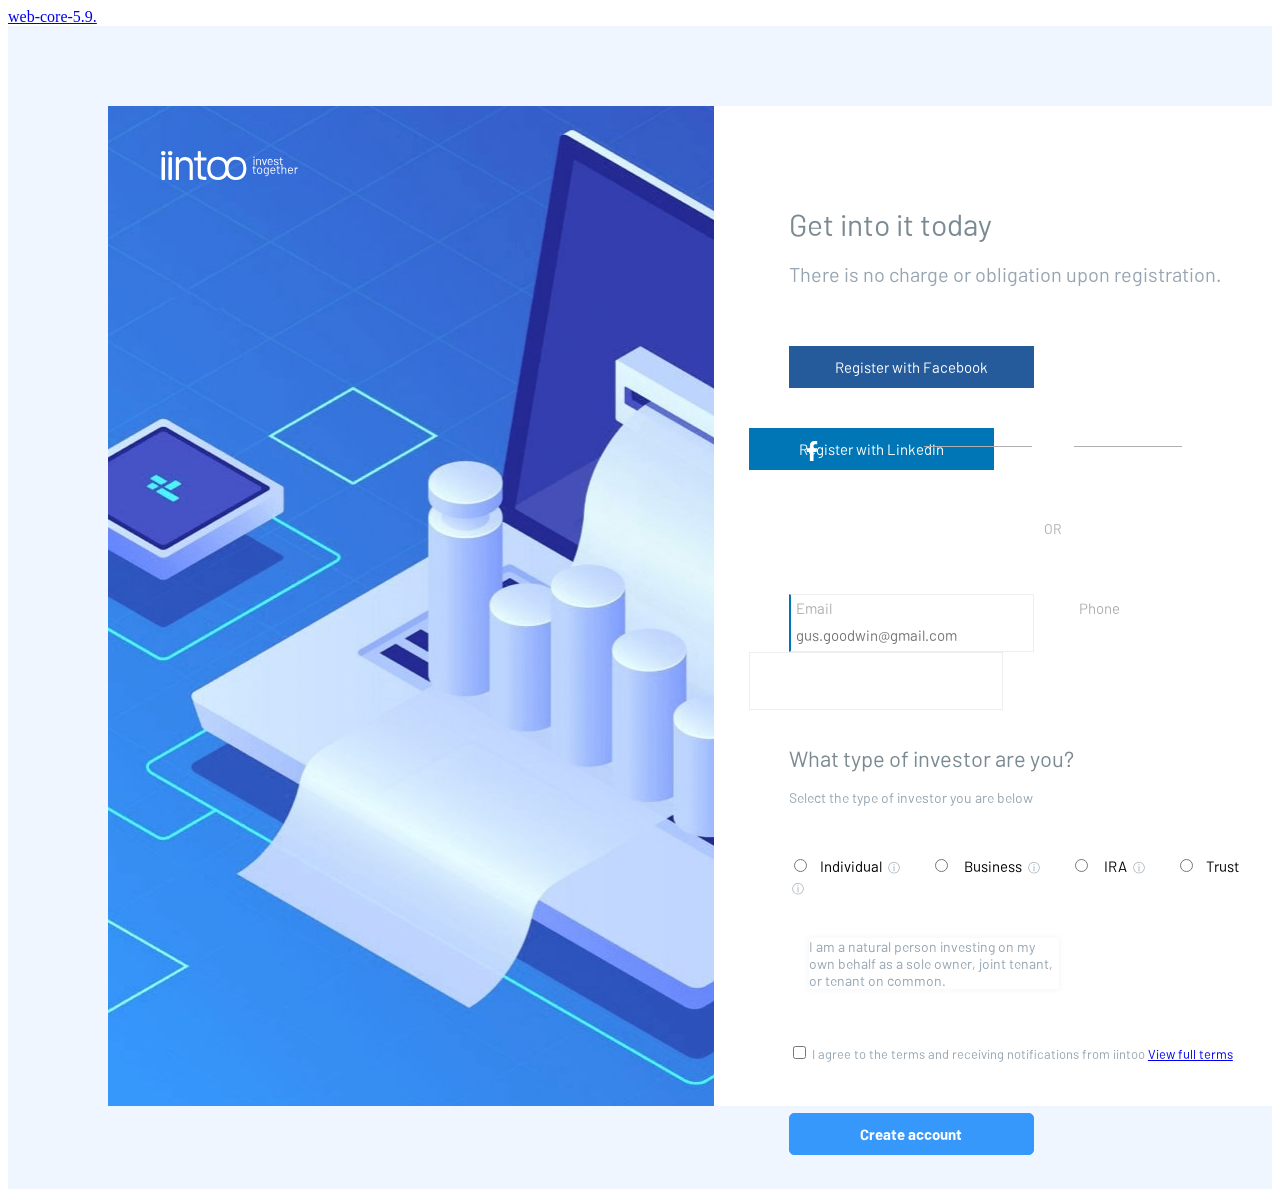
==== index.html @ 4afd17c5 "github" ====
<!DOCTYPE html>
<html lang="en">
<head>
    <meta charset="UTF-8">
    <meta name="viewport" content="width=device-width, initial-scale=1.0">
    <link rel="stylesheet" href="/style.css">
    <a href="http://127.0.0.1:5500/web-core-4.7/index.html">web-core-5.9.</a>
    <title>Homework Landing Page</title>
</head>
<body>
    <main>
        <div class="two-columns"> 
            
            <div class="left-column">
                <img class="main-pic" src="/image/bg.jpg" alt="pc graphics, graphics, notebook">
                <img class="logo" src="/image/logo (2).svg" alt="logo">
            </div>

            <div class="right-column">
                <h1>Get into it today</h1>
                <p>There is no charge or obligation upon registration.</p>

                <div class="registration">
                    <button class="facebook-button">Register with Facebook</button>
                    <button class="linkedin-button">Register with Linkedin</button>
                    <p class="OR">OR</p>
                    <span class="box-left"></span>
                    <span class="box-right"></span>
                </div>

                <div class="input-pic">
                    <img class="facebook-img" src="/image/facebook (1).svg" alt="facebook">
                    <img class="linkedin-img" src="/image/linkedin (1).svg" alt="linkedin">
                </div>

                <form action="https://chat.deepseek.com/" method="get">
                    <div class="enter-form">
                        <label class="email" for="email">Email</label>
                        <input class="email-input" type="email" id="email" name="email" placeholder="gus.goodwin@gmail.com" required>
                        <label class="phone" for="phone">Phone</label>
                        <input class="phone-input" type="tel" name="phone" id="tel" required>
                    </div>   

                    <div class="Main-text">
                        <h2>What type of investor are you?</h2>
                        <p>Select the type of investor you are below</p>
                    </div>

                    <div class="radio-button">
                        <label>
                            <input type="radio" id="Individual" name="options" value="Individual" required>Individual
                            <span class="info-icon">ⓘ</span>
                        </label>
                        <label>
                            <input type="radio" id="Business" name="options" value="Business" required> Business
                            <span class="info-icon">ⓘ</span>
                        </label>
                        <label>
                            <input type="radio" id="IRA" name="options" value="IRA" required> IRA
                            <span class="info-icon">ⓘ</span>
                        </label>
                        <label>
                            <input type="radio" id="Trust" name="options" value="Trust" required>Trust
                            <span class="info-icon">ⓘ</span>
                        </label>
                    </div>

                    <div>
                        <p class="radio-info">I am a natural person investing on my own behalf as a sole owner, joint tenant, or tenant on common.</p>
                    </div>

                    <label class="checkbox">
                        <input type="checkbox" id="checkbox" name="terms-agreed" value="trust" required> 
                        I agree to the terms and receiving notifications from iintoo 
                        <a href="https://medium.com/@TermsFeed/12-ways-to-show-your-terms-to-users-156ad6c8416e">View full terms</a>
                    </label>
                    
                    <div class="form">
                        <button class="Create-Account" type="submit">Create account</button>
                    </div>
                </form>
            </div>
        </div>
</body>
</html>
---- style.css ----
@font-face {
    font-family: "Barlow";
    src: url('fonts/Barlow-Regular.otf') format('opentype');
    font-weight: 400;
    font-style: normal;
}

@font-face {
    font-family: "Barlow";
    src: url('fonts/Barlow-Bold.otf') format('opentype');
    font-weight: 600;
    font-style: normal;
}

main {
    display: flex;
    font-family: "Barlow";
    background-color: #EFF6FF;
}

.two-columns {
    display: flex;
    max-width: 1600px;
    width: 100%;
    margin: 0 auto;
}


.left-column {
    position: relative;
    overflow: hidden;
    margin-bottom: 80px;
}

.right-column {
    width: 680px;
    height: 1000px;
    margin-top: 80px;
    margin-bottom: 80px;
    background-color: #ffffff;
}

.main-pic {
    margin-top: 80px;
    margin-left: 100px;
    width: 760px;
    height: 1000px;
}

.logo {
    position: absolute;
    width: 137px;
    top: 125px;
    left: 153px;
    height: auto;
}

.facebook-img {
    display: inline-block;
    position: relative;
    width: 20px;
    height: auto;
    bottom: 110px;
    margin-left: 88px;
}

.linkedin-img {
    display: inline-block;
    position: relative;
    width: 20px;
    height: auto;
    bottom: 110px;
    margin-left: 265px;
}

h1 {
    margin-top: 100px;
    margin-left: 75px;
    font-size: 30px;
    letter-spacing: -1.5;
    font-weight: normal;
    color: #7B8A92;
}

p {
    margin-left: 75px;
    font-size: 20px;
    font-style: normal;
    color: #96A5B1;
}

.facebook-button {
    width: 245px;
    height: 42px;
    margin-top: 40px;
    margin-left: 75px;
    border: none;
    border-radius: 0px;    
    cursor: pointer;
    transition: 0.3s;
    font-family: "Barlow";
    font-size: 15px;
    font-style: normal;
    color: #ffffff;
    background-color: #255b9b;
}

.linkedin-button {
    width: 245px;
    height: 42px;
    margin-top: 40px;
    margin-left: 35px;
    border: none;
    border-radius: 0px;     
    cursor: pointer;
    transition: 0.3s;
    font-family: "Barlow";
    font-size: 15px;
    font-style: normal;
    color: #ffffff;
    background-color: #0076b6;
}

.OR {
    margin-top: 50px;
    margin-left: 330px;
    font-size: 14px;
    color: #AFAFAF;
}

.registration {
    position: relative;
}

.box-left {
    position: absolute;
    width: 108px;
    height: 1px;
    top: 140px;
    margin-left: 210px;
    background-color: #AFAFAF;
}
.box-right {
    position: absolute;
    width: 108px;
    height: 1px;
    top: 140px;
    margin-left: 360px;
    background-color: #AFAFAF;
}

.enter-form {
    position: relative;

}

.email-input {
    position: relative;
    width: 235px;
    height: 30px;
    top: 20px;
    margin-left: 75px;
    padding-top: 25px;
    padding-left: 5px;
    border: 1px solid #EEEEEE;
    border-left: 2px solid #0076b6;
    background-color: transparent;
    font-family: "Barlow";
    font-size: 15px;
    font-style: normal;
}

.email {
    position: absolute;
    margin-top: 25px;
    margin-left: 82px;
    font-family: "Barlow";
    font-size: 15px;
    font-style: normal;
    color: #AFAFAF;
}

.phone-input {
   position: relative;
    width: 245px;
    height: 30px;
    top: 20px;
    margin-left: 35px;
    padding-top: 25px;
    padding-left: 5px;
    border: 1px solid #EEEEEE;
    background-color: transparent;
    font-family: "Barlow";
    font-size: 15px;
    font-style: normal;
}

.phone {
    position: absolute;
    margin-top: 25px;
    margin-left: 45px;
    font-family: "Barlow";
    font-size: 15px;
    font-style: normal;
    color: #AFAFAF;
}

.Main-text h2 {
    position: relative;
    margin-top: 55px;
    margin-left: 75px;
    font-size: 22px;
    font-weight: normal;
    color: #7B8A92;
}

.Main-text p {
    position: relative;
    font-size: 14px;
    font-style: normal;
    color: #96A5B1;
}

.radio-button {
    position: relative;
    margin-top: 50px;
    margin-left: 75px;
}

.radio-button label {
    cursor: pointer;
    margin-right: 30px;
    font-family: "Barlow";
    font-style: normal;
    font-size: 15px;
}

.radio-button input[type="radio"] {
    margin-right: 13px;
}

.radio-button span {
    position: relative;
    left: 3px;
    font-size: 12px;
    color: #96A5B1;
}

.radio-info {
    position: relative;
    width: 250px;
    margin-top: 40px;
    margin-left: 95px;
    border-radius: 1px;
    box-shadow: 0px 0px 5px 1px rgba(209, 209, 209, 0.2);
    font-size: 14px;
    font-style: normal;
    color: #96A5B1;
}

.checkbox {
    position: absolute;
    margin-top: 40px;
    margin-left: 75px;
    font-family: "Barlow";
    font-size: 13px;
    font-style: normal;
    color: #96A5B1;
}

.Create-Account {
    position: relative;
    width: 245px;
    height: 42px;
    margin-top: 110px;
    margin-left: 75px;
    border-radius: 5px;
    border: 1px solid #3698FB;
    background-color: #3698FB;
    font-family: "Barlow";
    font-weight: 600;
    font-size: 15px;
    color: #ffffff;
}
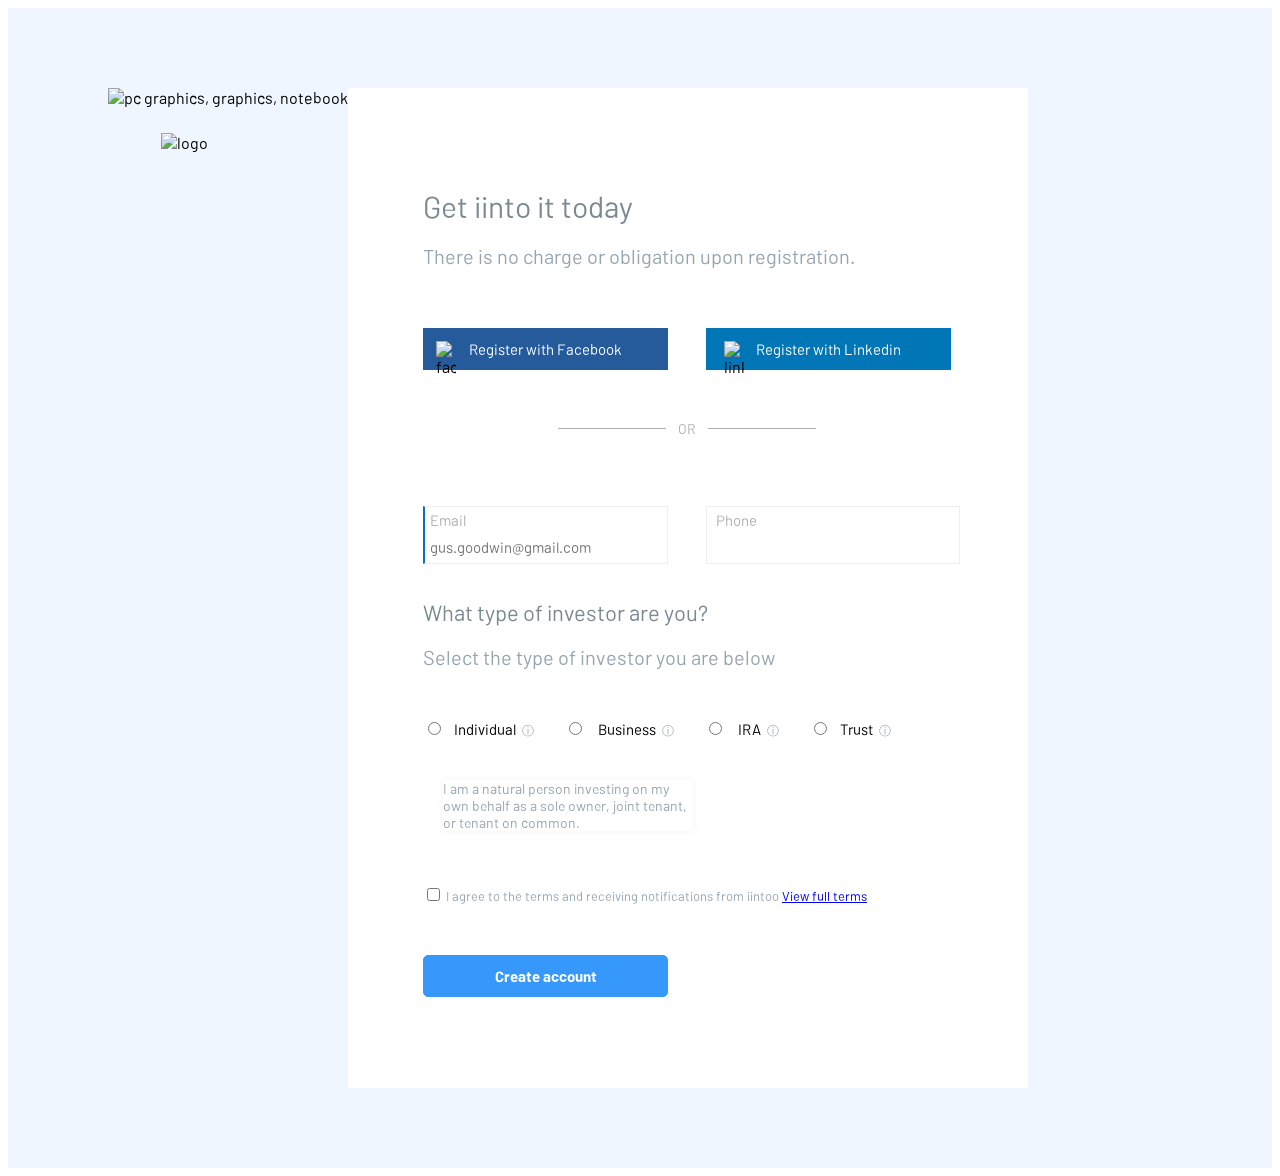
==== commit c326c2e5: "changes" ====
--- a/index.html
+++ b/index.html
@@ -3,8 +3,7 @@
 <head>
     <meta charset="UTF-8">
     <meta name="viewport" content="width=device-width, initial-scale=1.0">
-    <link rel="stylesheet" href="/style.css">
-    <a href="http://127.0.0.1:5500/web-core-4.7/index.html">web-core-5.9.</a>
+    <link rel="stylesheet" href="style.css">
     <title>Homework Landing Page</title>
 </head>
 <body>
@@ -12,25 +11,25 @@
         <div class="two-columns"> 
             
             <div class="left-column">
-                <img class="main-pic" src="/image/bg.jpg" alt="pc graphics, graphics, notebook">
-                <img class="logo" src="/image/logo (2).svg" alt="logo">
+                <img class="main-pic" src="img_logo/bg.jpg" alt="pc graphics, graphics, notebook">
+                <img class="logo" src="img_logo/logo (2).svg" alt="logo">
             </div>
 
             <div class="right-column">
-                <h1>Get into it today</h1>
+                <h1>Get iinto it today</h1>
                 <p>There is no charge or obligation upon registration.</p>
 
                 <div class="registration">
                     <button class="facebook-button">Register with Facebook</button>
                     <button class="linkedin-button">Register with Linkedin</button>
-                    <p class="OR">OR</p>
+                    <p class="or">OR</p>
                     <span class="box-left"></span>
                     <span class="box-right"></span>
                 </div>
 
                 <div class="input-pic">
-                    <img class="facebook-img" src="/image/facebook (1).svg" alt="facebook">
-                    <img class="linkedin-img" src="/image/linkedin (1).svg" alt="linkedin">
+                    <img class="facebook-img" src="icons/facebook (1).svg" alt="facebook">
+                    <img class="linkedin-img" src="icons/linkedin (1).svg" alt="linkedin">
                 </div>
 
                 <form action="https://chat.deepseek.com/" method="get">
@@ -41,7 +40,7 @@
                         <input class="phone-input" type="tel" name="phone" id="tel" required>
                     </div>   
 
-                    <div class="Main-text">
+                    <div class="main-text">
                         <h2>What type of investor are you?</h2>
                         <p>Select the type of investor you are below</p>
                     </div>
@@ -75,8 +74,8 @@
                         <a href="https://medium.com/@TermsFeed/12-ways-to-show-your-terms-to-users-156ad6c8416e">View full terms</a>
                     </label>
                     
-                    <div class="form">
-                        <button class="Create-Account" type="submit">Create account</button>
+                    <div class="create-account-button">
+                        <button class="create-account" type="submit">Create account</button>
                     </div>
                 </form>
             </div>
--- a/style.css
+++ b/style.css
@@ -122,7 +122,7 @@
     background-color: #0076b6;
 }
 
-.OR {
+.or {
     margin-top: 50px;
     margin-left: 330px;
     font-size: 14px;
@@ -206,7 +206,7 @@
     color: #AFAFAF;
 }
 
-.Main-text h2 {
+h2 {
     position: relative;
     margin-top: 55px;
     margin-left: 75px;
@@ -269,7 +269,7 @@
     color: #96A5B1;
 }
 
-.Create-Account {
+.create-account {
     position: relative;
     width: 245px;
     height: 42px;
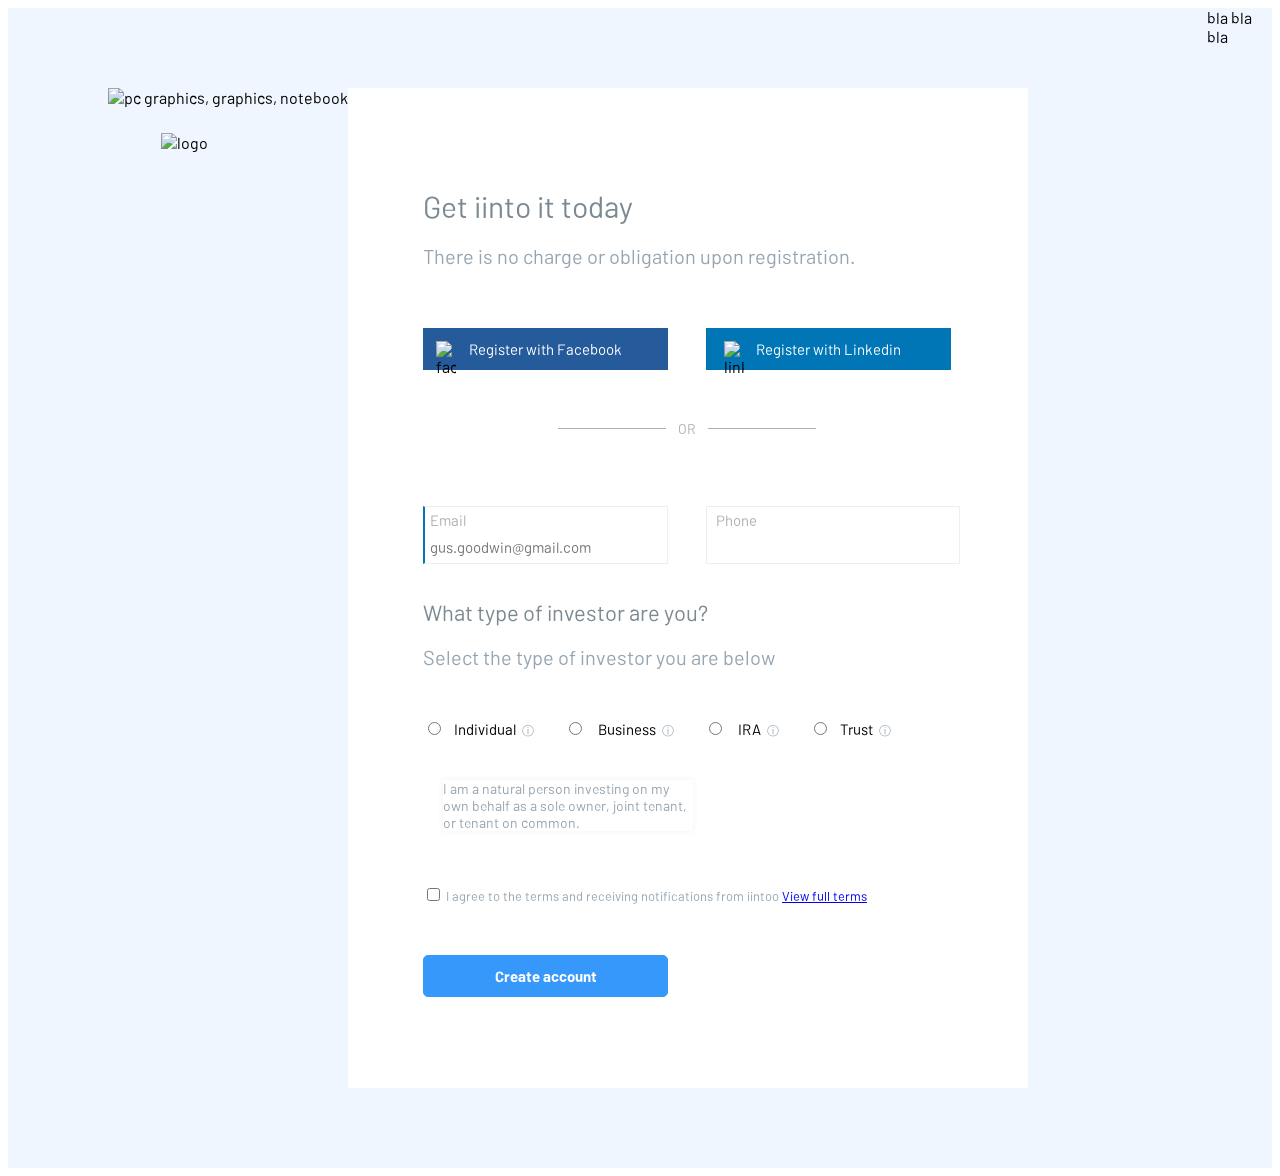
==== commit a0d29627: "test" ====
--- a/index.html
+++ b/index.html
@@ -80,5 +80,7 @@
                 </form>
             </div>
         </div>
+
+        <div>bla bla bla</div>
 </body>
 </html>
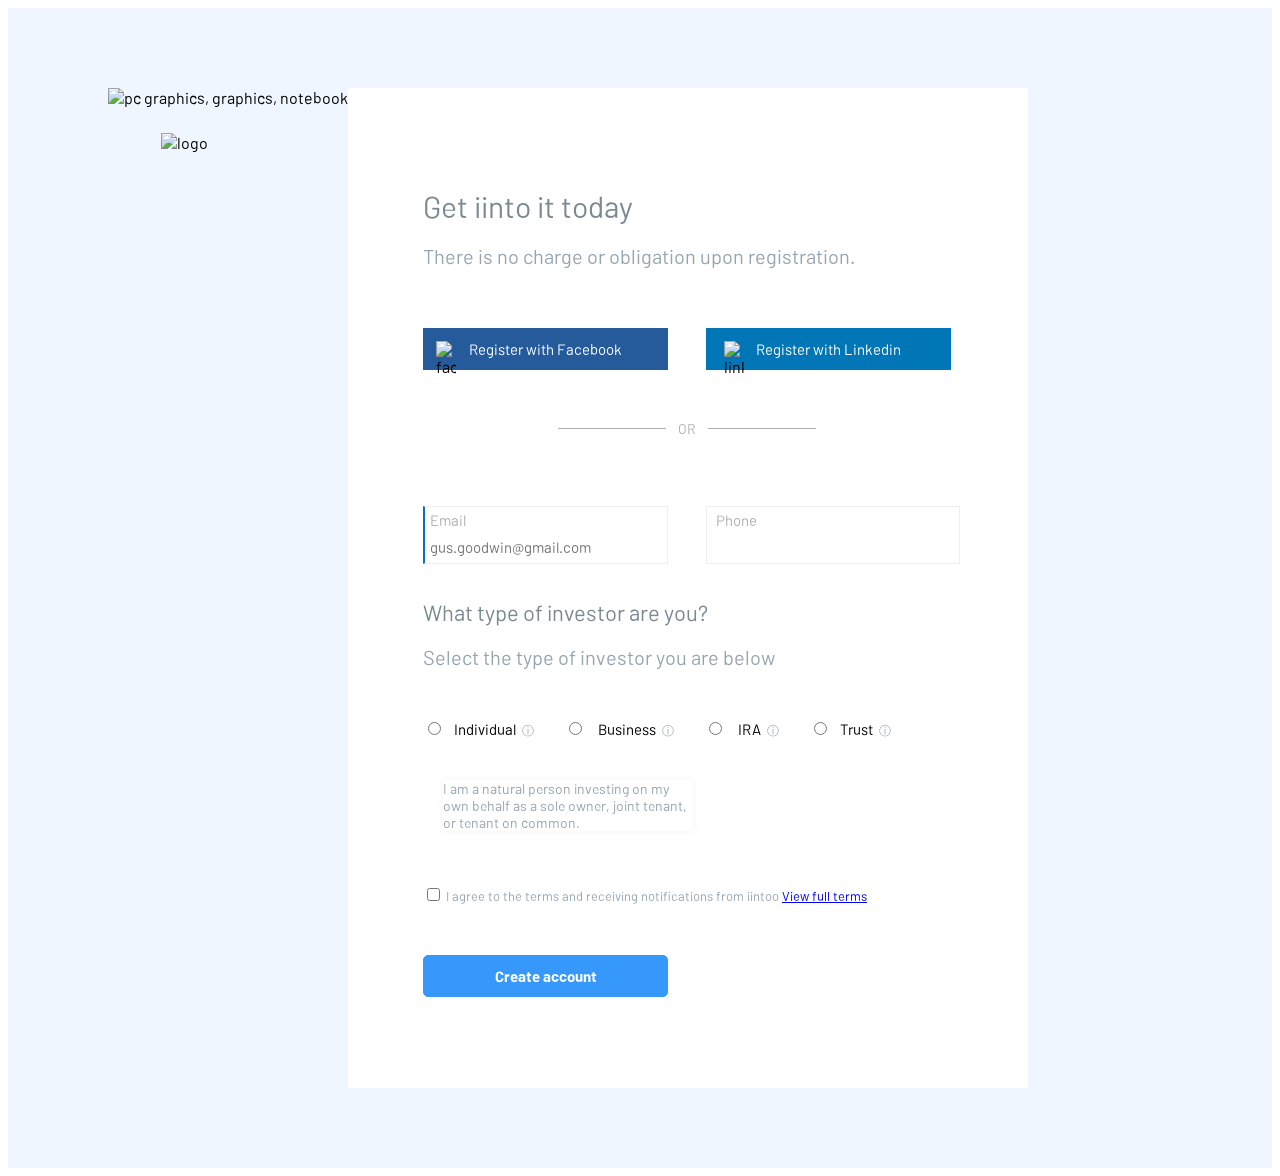
==== commit 01e3ec00: "test 2" ====
--- a/index.html
+++ b/index.html
@@ -80,7 +80,5 @@
                 </form>
             </div>
         </div>
-
-        <div>bla bla bla</div>
 </body>
 </html>
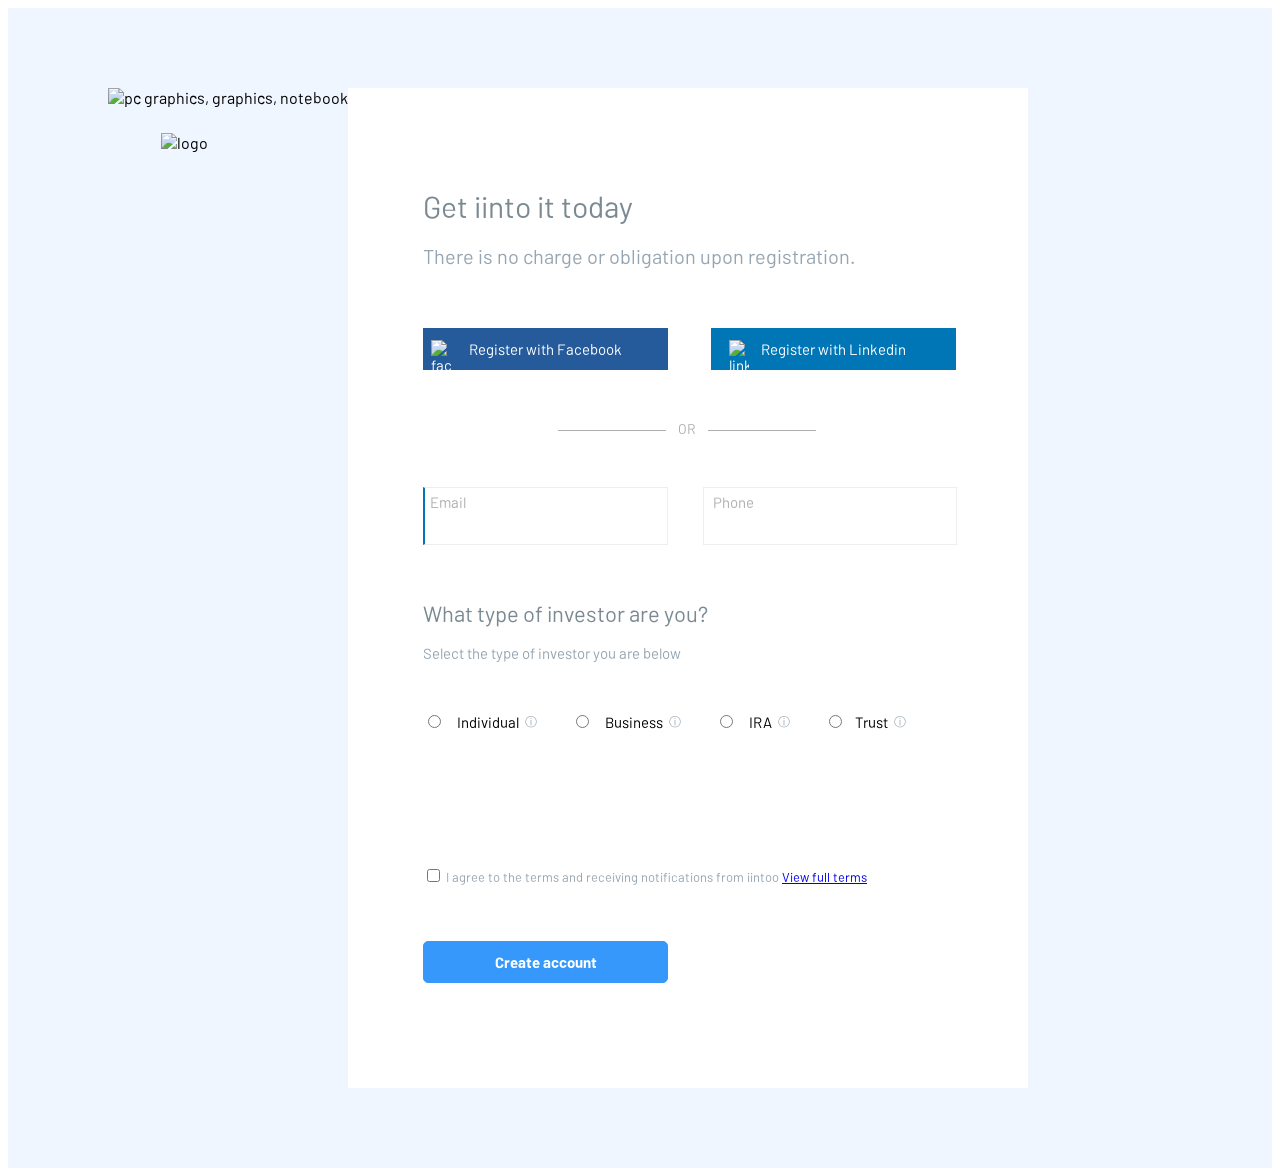
==== commit f5b30ce9: "final" ====
--- a/index.html
+++ b/index.html
@@ -16,56 +16,77 @@
             </div>
 
             <div class="right-column">
-                <h1>Get iinto it today</h1>
-                <p>There is no charge or obligation upon registration.</p>
+                <div class="h1-paragraph">
+                    <h1>Get iinto it today</h1>
+                    <p>There is no charge or obligation upon registration.</p>
+                </div>
 
-                <div class="registration">
-                    <button class="facebook-button">Register with Facebook</button>
-                    <button class="linkedin-button">Register with Linkedin</button>
-                    <p class="or">OR</p>
+                <div class="button_and_icon">
+                    <span class="facebook">
+                        <button class="facebook-button">Register with Facebook
+                        <img class="facebook-img" src="icons/facebook (1).svg" alt="facebook">
+                        </button>
+                    </span>
+                    <span class="linkedin">
+                        <button class="linkedin-button">Register with Linkedin 
+                        <img class="linkedin-img" src="icons/linkedin (1).svg" alt="linkedin">
+                        </button>
+                    </span>
+                </div>
+
+                <div class="or">
+                    <p>OR</p>
                     <span class="box-left"></span>
                     <span class="box-right"></span>
                 </div>
 
-                <div class="input-pic">
-                    <img class="facebook-img" src="icons/facebook (1).svg" alt="facebook">
-                    <img class="linkedin-img" src="icons/linkedin (1).svg" alt="linkedin">
-                </div>
-
                 <form action="https://chat.deepseek.com/" method="get">
                     <div class="enter-form">
-                        <label class="email" for="email">Email</label>
-                        <input class="email-input" type="email" id="email" name="email" placeholder="gus.goodwin@gmail.com" required>
-                        <label class="phone" for="phone">Phone</label>
-                        <input class="phone-input" type="tel" name="phone" id="tel" required>
+                        <span class="email"> 
+                            <label class="email-lable" for="email">Email</label>
+                            <input class="email-input" type="email" id="email" name="email" required>
+                        </span>
+                        <span class="phone">
+                            <label class="phone-lable" for="phone">Phone</label>
+                            <input class="phone-input" type="tel" id="tel" name="phone" required>
+                        </span>
                     </div>   
 
-                    <div class="main-text">
+                    <div class="h2-paragraph">
                         <h2>What type of investor are you?</h2>
                         <p>Select the type of investor you are below</p>
                     </div>
 
                     <div class="radio-button">
                         <label>
-                            <input type="radio" id="Individual" name="options" value="Individual" required>Individual
-                            <span class="info-icon">ⓘ</span>
+                            <input type="radio" id="Individual" name="options" value="Individual" required>
+                            Individual
+                            <span class="tip-individual">
+                                <p>I am a natural person investing on my own behalf as a sole owner, joint tenant, or tenant on common.
+                                </p>
+                            </span>
                         </label>
                         <label>
                             <input type="radio" id="Business" name="options" value="Business" required> Business
-                            <span class="info-icon">ⓘ</span>
+                            <span class="tip-business">
+                                <p>I am a natural person investing on my own behalf as a sole owner, joint tenant, or tenant on common.
+                                </p>
+                            </span>
                         </label>
                         <label>
                             <input type="radio" id="IRA" name="options" value="IRA" required> IRA
-                            <span class="info-icon">ⓘ</span>
+                            <span class="tip-ira">
+                                <p>I am a natural person investing on my own behalf as a sole owner, joint tenant, or tenant on common.
+                                </p>
+                            </span>
                         </label>
                         <label>
                             <input type="radio" id="Trust" name="options" value="Trust" required>Trust
-                            <span class="info-icon">ⓘ</span>
+                            <span class="tip-trust">
+                                <p>I am a natural person investing on my own behalf as a sole owner, joint tenant, or tenant on common.
+                                </p>
+                            </span>
                         </label>
-                    </div>
-
-                    <div>
-                        <p class="radio-info">I am a natural person investing on my own behalf as a sole owner, joint tenant, or tenant on common.</p>
                     </div>
 
                     <label class="checkbox">
--- a/style.css
+++ b/style.css
@@ -1,5 +1,11 @@
-
  @font-face {
+    font-family: "Barlow";
+    src: url('fonts/Barlow-Regular.otf') format('opentype');
+    font-weight: 100;
+    font-style: normal;
+}
+
+@font-face {
     font-family: "Barlow";
     src: url('fonts/Barlow-Regular.otf') format('opentype');
     font-weight: 400;
@@ -56,24 +62,6 @@
     height: auto;
 }
 
-.facebook-img {
-    display: inline-block;
-    position: relative;
-    width: 20px;
-    height: auto;
-    bottom: 110px;
-    margin-left: 88px;
-}
-
-.linkedin-img {
-    display: inline-block;
-    position: relative;
-    width: 20px;
-    height: auto;
-    bottom: 110px;
-    margin-left: 265px;
-}
-
 h1 {
     margin-top: 100px;
     margin-left: 75px;
@@ -83,11 +71,15 @@
     color: #7B8A92;
 }
 
-p {
+.h1-paragraph p {
     margin-left: 75px;
     font-size: 20px;
     font-style: normal;
     color: #96A5B1;
+}
+
+.facebook {
+    position: relative;
 }
 
 .facebook-button {
@@ -106,11 +98,22 @@
     background-color: #255b9b;
 }
 
+.facebook-img {
+    position: absolute;
+    width: 20px;
+    height: auto;
+    right: 220px;
+}
+
+.linkedin {
+    position: relative;
+}
+
 .linkedin-button {
     width: 245px;
     height: 42px;
     margin-top: 40px;
-    margin-left: 35px;
+    margin-left: 40px;
     border: none;
     border-radius: 0px;     
     cursor: pointer;
@@ -122,22 +125,26 @@
     background-color: #0076b6;
 }
 
-.or {
+.linkedin-img {
+    position: absolute;
+    width: 20px;
+    height: auto;
+    right: 207px;
+}
+
+.or p{
+    position: relative;
     margin-top: 50px;
     margin-left: 330px;
     font-size: 14px;
     color: #AFAFAF;
 }
 
-.registration {
-    position: relative;
-}
-
 .box-left {
     position: absolute;
     width: 108px;
     height: 1px;
-    top: 140px;
+    top: 430px;
     margin-left: 210px;
     background-color: #AFAFAF;
 }
@@ -145,23 +152,24 @@
     position: absolute;
     width: 108px;
     height: 1px;
-    top: 140px;
+    top: 430px;
     margin-left: 360px;
     background-color: #AFAFAF;
 }
 
 .enter-form {
-    position: relative;
-
+    margin-top: 50px;
+}
+
+.email {
+    position: relative;
 }
 
 .email-input {
-    position: relative;
     width: 235px;
-    height: 30px;
-    top: 20px;
-    margin-left: 75px;
-    padding-top: 25px;
+    height: 35px;
+    margin-left: 75px;
+    padding-top: 20px;
     padding-left: 5px;
     border: 1px solid #EEEEEE;
     border-left: 2px solid #0076b6;
@@ -171,9 +179,14 @@
     font-style: normal;
 }
 
-.email {
-    position: absolute;
-    margin-top: 25px;
+.email-input:focus {
+    border-color: #0076b6;
+    outline: none;
+}
+
+.email-lable {
+    position: absolute;
+    margin-top: 6px;
     margin-left: 82px;
     font-family: "Barlow";
     font-size: 15px;
@@ -181,13 +194,16 @@
     color: #AFAFAF;
 }
 
+.phone {
+    position: relative;
+}
+
 .phone-input {
-   position: relative;
+    position: absolute;
     width: 245px;
-    height: 30px;
-    top: 20px;
+    height: 35px;
     margin-left: 35px;
-    padding-top: 25px;
+    padding-top: 20px;
     padding-left: 5px;
     border: 1px solid #EEEEEE;
     background-color: transparent;
@@ -196,9 +212,14 @@
     font-style: normal;
 }
 
-.phone {
-    position: absolute;
-    margin-top: 25px;
+.phone-input:focus {
+    border-color: #0076b6;
+    outline: none;
+}
+
+.phone-lable {
+    position: absolute;
+    margin-top: 6px;
     margin-left: 45px;
     font-family: "Barlow";
     font-size: 15px;
@@ -207,7 +228,6 @@
 }
 
 h2 {
-    position: relative;
     margin-top: 55px;
     margin-left: 75px;
     font-size: 22px;
@@ -215,9 +235,9 @@
     color: #7B8A92;
 }
 
-.Main-text p {
-    position: relative;
-    font-size: 14px;
+.h2-paragraph p {
+    margin-left: 75px;
+    font-size: 15px;
     font-style: normal;
     color: #96A5B1;
 }
@@ -259,9 +279,173 @@
     color: #96A5B1;
 }
 
+.tip-individual {
+    position: relative;
+    display: inline-block;
+    width: 10px;
+    height: 10px;
+    cursor: pointer;
+    margin-left: 6px;
+}
+
+.tip-individual::before {
+    position: absolute;
+    content: "ⓘ";
+    top: 4px;
+    transform: translate(-50%, -50%);
+    color: #96A5B1;
+    font-size: 12px;
+    font-weight: 400;
+}
+
+.tip-individual:hover p {
+    display: block;
+}
+
+.tip-individual p {
+    display: none;
+    position: absolute;
+    width: 230px;
+    height: 55px;
+    padding: 5px 5px;
+    margin-top: 25px;
+    margin-left: 15px;
+    border-radius: 5%;
+    box-shadow: 0 0 20px rgba(0, 0, 0, .1);
+    transform: translate(-50%,30%);
+    z-index: 1000;
+    font-family: "Barlow";
+    font-size: 13px;
+    font-weight: 100;
+    background-color: #fff;
+}
+
+.tip-business {
+    position: relative;
+    display: inline-block;
+    width: 10px;
+    height: 10px;
+    cursor: pointer;
+    margin-left: 6px;
+}
+
+.tip-business::before {
+    position: absolute;
+    content: "ⓘ";
+    top: 4px;
+    transform: translate(-50%, -50%);
+    color: #96A5B1;
+    font-size: 12px;
+    font-weight: 400;
+}
+
+.tip-business:hover p {
+    display: block;
+}
+
+.tip-business p {
+    display: none;
+    position: absolute;
+    width: 230px;
+    height: 55px;
+    padding: 5px 5px;
+    margin-top: 25px;
+    margin-left: 15px;
+    border-radius: 5%;
+    box-shadow: 0 0 20px rgba(0, 0, 0, .1);
+    transform: translate(-50%,30%);
+    z-index: 1000;
+    font-family: "Barlow";
+    font-size: 13px;
+    font-weight: 100;
+    background-color: #fff;
+}
+
+.tip-ira {
+    position: relative;
+    display: inline-block;
+    width: 10px;
+    height: 10px;
+    cursor: pointer;
+    margin-left: 6px;
+}
+
+.tip-ira::before {
+    position: absolute;
+    content: "ⓘ";
+    top: 4px;
+    transform: translate(-50%, -50%);
+    color: #96A5B1;
+    font-size: 12px;
+    font-weight: 400;
+}
+
+.tip-ira:hover p {
+    display: block;
+}
+
+.tip-ira p {
+    display: none;
+    position: absolute;
+    width: 230px;
+    height: 55px;
+    padding: 5px 5px;
+    margin-top: 25px;
+    margin-left: 15px;
+    border-radius: 5%;
+    box-shadow: 0 0 20px rgba(0, 0, 0, .1);
+    transform: translate(-50%,30%);
+    z-index: 1000;
+    font-family: "Barlow";
+    font-size: 13px;
+    font-weight: 100;
+    background-color: #fff;
+}
+
+.tip-trust {
+    position: relative;
+    display: inline-block;
+    width: 10px;
+    height: 10px;
+    cursor: pointer;
+    margin-left: 6px;
+}
+
+.tip-trust::before {
+    position: absolute;
+    content: "ⓘ";
+    top: 4px;
+    transform: translate(-50%, -50%);
+    color: #96A5B1;
+    font-size: 12px;
+    font-weight: 400;
+}
+
+.tip-trust:hover p {
+    display: block;
+}
+
+.tip-trust p {
+    display: none;
+    position: absolute;
+    width: 230px;
+    height: 55px;
+    padding: 5px 5px;
+    margin-top: 25px;
+    margin-left: 15px;
+    border-radius: 5%;
+    box-shadow: 0 0 20px rgba(0, 0, 0, .1);
+    transform: translate(-50%,30%);
+    z-index: 1000;
+    font-family: "Barlow";
+    font-size: 13px;
+    font-weight: 100;
+    background-color: #fff;
+}
+
 .checkbox {
     position: absolute;
-    margin-top: 40px;
+    margin-top: 135px;
     margin-left: 75px;
     font-family: "Barlow";
     font-size: 13px;
@@ -273,7 +457,7 @@
     position: relative;
     width: 245px;
     height: 42px;
-    margin-top: 110px;
+    margin-top: 210px;
     margin-left: 75px;
     border-radius: 5px;
     border: 1px solid #3698FB;
